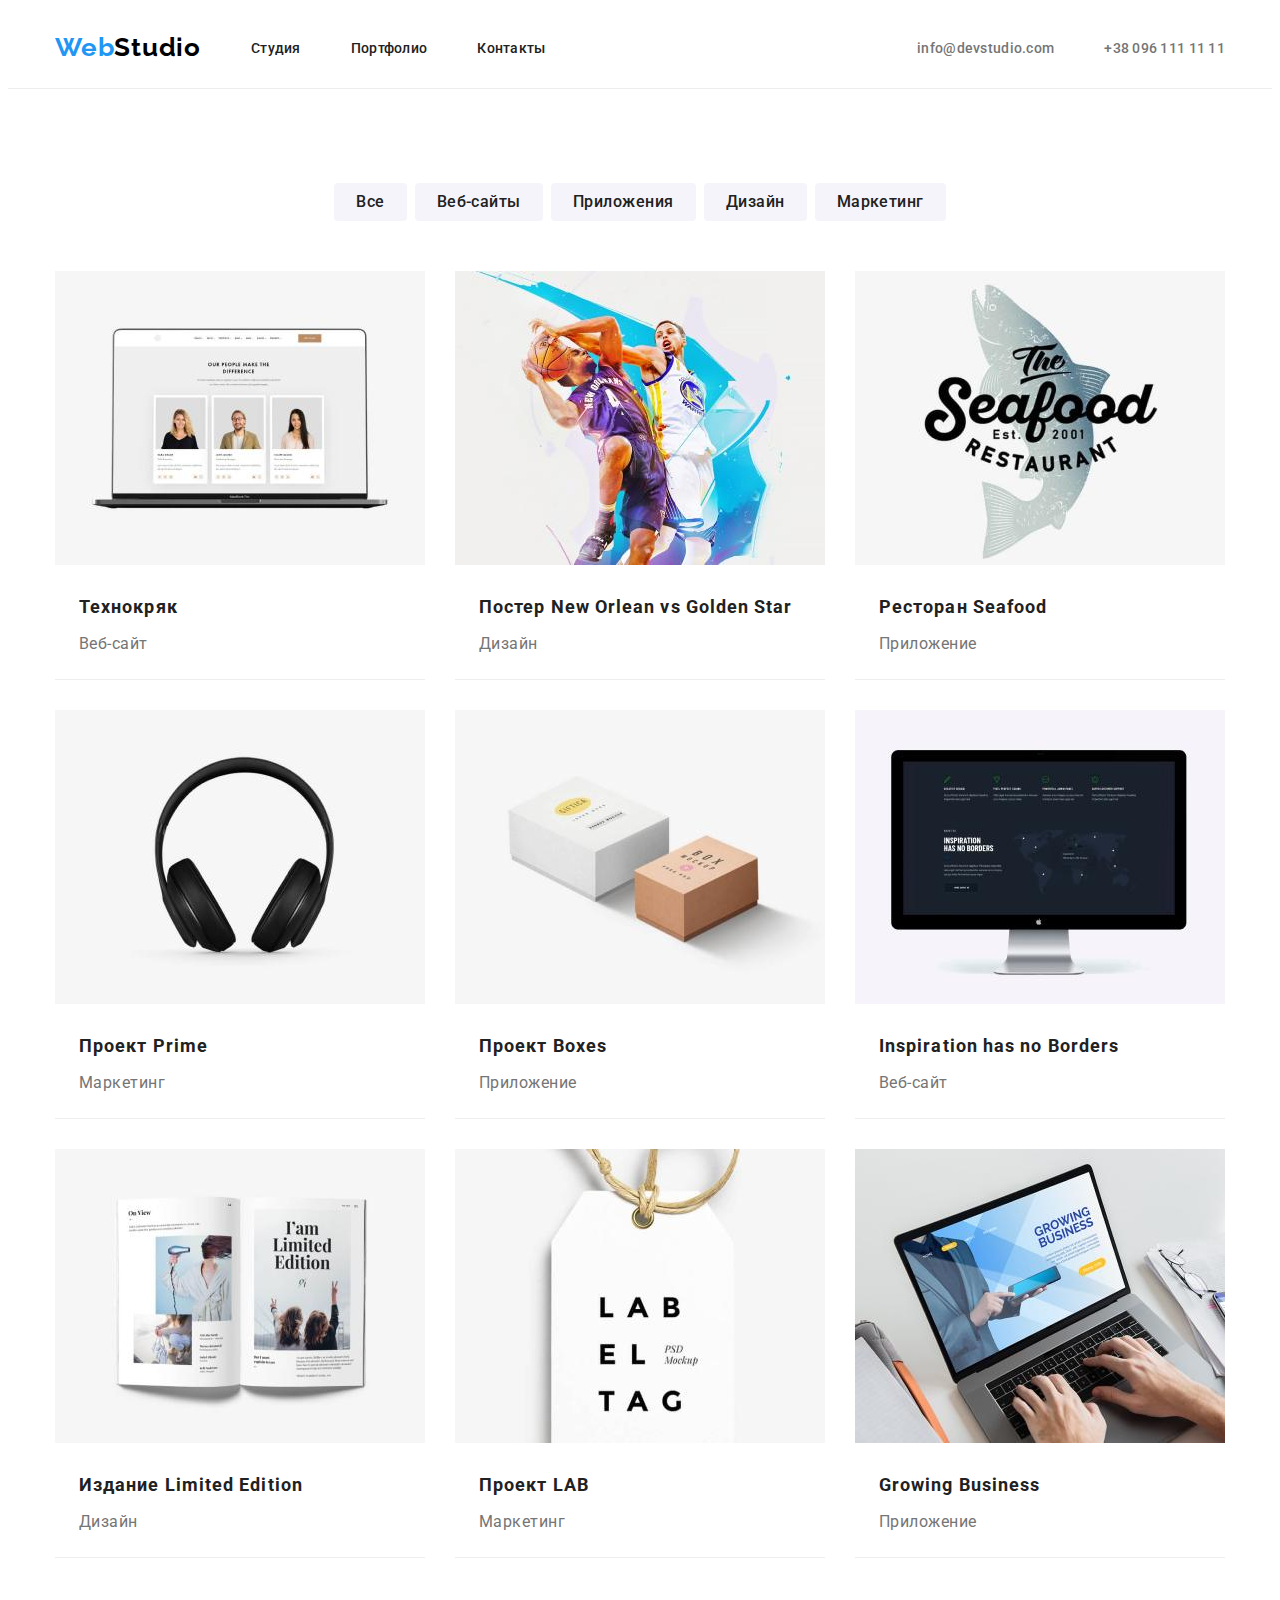
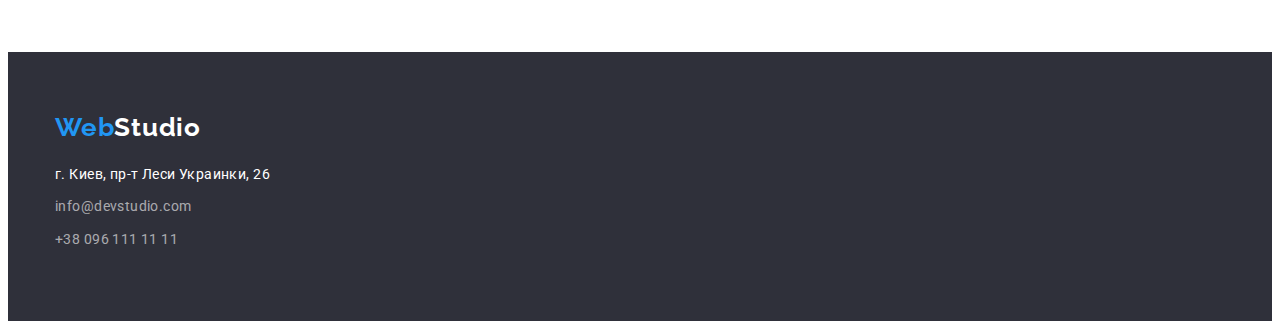
==== portfolio.html @ f7c99c77 "создание репозитория" ====
<!DOCTYPE html>
<html lang="ru">
<head>
    <meta charset="UTF-8">
    <meta http-equiv="X-UA-Compatible" content="IE=edge">
    <meta name="viewport" content="width=device-width, initial-scale=1.0">
    <title>Портфолио</title>
    <link rel="stylesheet" href="https://cdnjs.cloudflare.com/ajax/libs/modern-normalize/1.1.0/modern-normalize.min.css"
        integrity="sha512-wpPYUAdjBVSE4KJnH1VR1HeZfpl1ub8YT/NKx4PuQ5NmX2tKuGu6U/JRp5y+Y8XG2tV+wKQpNHVUX03MfMFn9Q=="
        crossorigin="anonymous" referrerpolicy="no-referrer" />
    <link href="https://fonts.googleapis.com/css2?family=Raleway:wght@700&family=Roboto:wght@400;500;700;900&display=swap"
        rel="stylesheet">
    <link rel="stylesheet" href="./css/styles.css">
</head>
<body>
    <!-- Шапка -->
    <header class="header">
        <div class="container nav-container">
            <nav class="header-nav">
                <a href="index.html" lang="en" class="logo-dark logo link"><span class="web">Web</span>Studio</a>
                <ul class="list nav-list">
                    <li class="nav-item"><a class="nav-link link" href="./index.html">Студия</a></li>
                    <li class="nav-item"><a class="nav-link link" href="./portfolio.html">Портфолио</a></li>
                    <li class="nav-item"><a class="nav-link link" href="">Контакты</a></li>
                </ul>
            </nav>
            <ul class="list nav-contacts">
                <li class="contact-item"><a class="nav-contact link" href="mailto:info@devstudio.com">info@devstudio.com</a>
                </li>
                <li class="contact-item"><a class="nav-contact link" href="tel:+380961111111">+38 096 111 11 11</a></li>
            </ul>
        </div>
    </header>
    <main>
        <section class="projects-galary section">
            <div class="container">
                <h1 class="heading-title">Галерея проектов</h1>
                <ul class="list-button list">
                    <li class="list-button-item"><button class="project-button" type="button">Все</button></li>
                    <li class="list-button-item"><button class="project-button" type="button">Веб-сайты</button></li>
                    <li class="list-button-item"><button class="project-button" type="button">Приложения</button></li>
                    <li class="list-button-item"><button class="project-button" type="button">Дизайн</button></li>
                    <li class="list-button-item"><button class="project-button" type="button">Маркетинг</button></li>
                </ul>
                <ul class="projects-list list">
                    <li class="project-box">
                        <a class="project-box-link link" href="">
                            <img class="project-box-foto" src="./images/tehnokriak.jpg" alt="Технокряк" width="370">
                            <div class="about-project-box">
                                <h2 class="project-box-title">Технокряк</h2>
                                <p class="project-about">Веб-сайт</p>
                            </div>
                        </a>
                    </li>
                    <li class="project-box">
                        <a class="project-box-link link" href="">
                            <img class="project-box-foto" src="./images/new-orlean-vs-golden-star.jpg"
                                alt="Постер_New_Orlean_vs_Golden_Star" width="370">
                            <div class="about-project-box">
                                <h2 class="project-box-title">Постер <span lang="en">New Orlean vs Golden Star</span> </h2>
                                <p class="project-about">Дизайн</p>
                            </div>
                        </a>
                    </li>
                    <li class="project-box">
                        <a class="project-box-link link" href="">
                            <img class="project-box-foto" src="./images/seafood.jpg" alt="Ресторан_Seafood" width="370">
                            <div class="about-project-box">
                                <h2 class="project-box-title">Ресторан <span lang="en">Seafood</span> </h2>
                                <p class="project-about">Приложение</p>
                            </div>
                        </a>
                    </li>
                    <li class="project-box">
                        <a class="project-box-link link" href="">
                            <img class="project-box-foto" src="./images/prime.jpg" alt="Проект_Prime" width="370">
                            <div class="about-project-box">
                                <h2 class="project-box-title">Проект <span lang="en">Prime</span> </h2>
                                <p class="project-about">Маркетинг</p>
                            </div>
                        </a>
                    </li>
                    <li class="project-box">
                        <a class="project-box-link link" href="">
                            <img class="project-box-foto" src="./images/boxes.jpg" alt="Проект_Boxes" width="370">
                            <div class="about-project-box">
                                <h2 class="project-box-title">Проект <span lang="en">Boxes</span> </h2>
                                <p class="project-about">Приложение</p>
                            </div>
                        </a>
                    </li>
                    <li class="project-box">
                        <a class="project-box-link link" href="">
                            <img class="project-box-foto" src="./images/inspiration.jpg" alt="Inspiration_has_no_Borders" width="370">
                            <div class="about-project-box">
                                <h2 class="project-box-title" lang="en">Inspiration has no Borders</h2>
                                <p class="project-about">Веб-сайт</p>
                            </div>
                        </a>
                    </li>
                    <li class="project-box">
                        <a class="project-box-link link" href="">
                            <img class="project-box-foto" src="./images/limited-edition.jpg" alt="Издание_Limited_Edition" width="370">
                            <div class="about-project-box">
                                <h2 class="project-box-title">Издание <span lang="en">Limited Edition</span> </h2>
                                <p class="project-about">Дизайн</p>
                            </div>
                        </a>
                    </li>
                    <li class="project-box">
                        <a class="project-box-link link" href="">
                            <img class="project-box-foto" src="./images/project-lab.jpg" alt="Проект_LAB" width="370">
                            <div class="about-project-box">
                                <h2 class="project-box-title">Проект <span lang="en">LAB</span> </h2>
                                <p class="project-about">Маркетинг</p>
                            </div>
                        </a>
                    </li>
                    <li class="project-box">
                        <a class="project-box-link link" href="">
                            <img class="project-box-foto" src="./images/growing-business.jpg" alt="Growing_Business" width="370">
                            <div class="about-project-box">
                                <h2 class="project-box-title" lang="en">Growing Business</h2>
                                <p class="project-about">Приложение</p>
                            </div>
                        </a>
                    </li>
                </ul>
            </div>
                        
        </section>
    </main>

    <!-- Подвал -->
    <footer class="footer">
        <div class="container">
            <a href="index.html" lang="en" class="logo-light logo link"><span class="web">Web</span>Studio</a>
            <address class="footer-adress">
                <ul class="footer-list list">
                    <li class="footer-item"><a class="footer-link-maps link" href="https://goo.gl/maps/ipxUos9jde3rESVAA">г.
                            Киев,
                            пр-т Леси Украинки, 26</a></li>
                    <li class="footer-item"><a class="footer-link link" href="mailto:info@devstudio.com">info@devstudio.com</a>
                    </li>
                    <li class="footer-item"><a class="footer-link link" href="tel:+380961111111">+38 096 111 11 11</a></li>
                </ul>
            </address>
        </div>
    </footer>
</body>
</html>
---- css/styles.css ----
html {
    box-sizing: border-box;
}
*, *::before, *::after {
    box-sizing: inherit;
}
h1, h2, h3, h4, h5, h6, p, ul {
    margin: 0;
    padding: 0;
}
/* Осн. цвет #2196F3 (голубой) */
/* цвет футера #2F303A */
:root {
    --accent-color: #2196F3;
    --primary-text-color: #212121;
    --second-text-color: #757575;
    --light-text-color: #FFFFFF;
    --footer-contacts-color: rgba(255, 255, 255, .6);
}
body {
    font-family: 'Roboto', sans-serif;
    font-weight: 400;
    color: #212121;
}
.section {
    padding-bottom: 94px;
    padding-top: 94px;
}
.container {
    width: 1200px;
    padding-left: 15px;
    padding-right: 15px;
    margin-left: auto;
    margin-right: auto;
}
.list {
    list-style: none;
}
.link {
    text-decoration: none;
    
}
.logo-dark {
    color: #000000;

}
.logo-light {
    display: flex;
    color: #ffffff ;
    margin-bottom: 20px;
}
.title-two {
    color: var(--primary-text-color);
}
/* ---------header--------- */
.header {
    border-bottom: 1px solid #ECECEC;
    padding-top: 24px;
    padding-bottom: 25px;
}
.nav-container {
    display: flex;
    align-items: center;
}

.header-nav {
    display: flex;
}
.logo {
    font-family: 'Raleway', sans-serif;
    font-weight: 700;
    font-size: 26px;
    line-height: 1.19;
    letter-spacing: 0.03em;
    margin-right: 50px;
}
.web {
    color: var(--accent-color);
}
.nav-list {
    display: flex;
    align-items: center;
    justify-content: flex-end;
}
.nav-item:not(:last-child) {
    margin-right: 50px;
}

.nav-link {
    font-weight: 500;
    font-size: 14px;
    line-height: 1.14;
    letter-spacing: 0.02em;
    color: var(--primary-text-color);
}
.nav-link:hover, .nav-link:focus {
    color: var(--accent-color);
}
.nav-list.nav-item:not(:last-child) {
    margin-right: 50px;
}
.nav-contacts {
    display: flex;
    margin-left: auto;
    align-items: center;
}
.contact-item:not(:last-child) {
    margin-right: 50px;
}
.nav-contact {
    font-weight: 500;
    font-size: 14px;
    line-height: 1.14;
    letter-spacing: 0.02em;
    color: var(--second-text-color);
    
}
.nav-contact:hover, .nav-contact:focus {
    color: var(--accent-color);
}
/* ---------hero--------- */

.hero-section {
    
    background-color: #2F303A;
    text-align: center;
    padding-top: 200px;
    padding-bottom: 200px;
}
.hero-tittle {
    font-weight: 900;
    font-size: 44px;
    line-height: 1.36;
    text-align: center;
    letter-spacing: 0.06em;
    text-transform: uppercase;
    color: #FFFFFF;
    margin-bottom: 30px;
    
}
.btn {
    font-family: inherit;
    font-weight: 700;
    font-size: 16px;
    line-height: 1.87;
    align-items: center;
    
    letter-spacing: 0.06em;
    color: #FFFFFF;
    background-color: var(--accent-color);
    box-shadow: 0px 4px 4px rgba(0, 0, 0, 0.15);
    border-radius: 4px;
    border: none;
    cursor: pointer;
}
.btn:hover, .btn.focus {
    color: #188CE8;
}
.hero-button {
    padding: 10px 32px;
}
/* ---------heading--------- */
.heading-section {
    padding-bottom: 0;
}
.heading-title {
    display: none;
}

.heading-list {
    
    display: flex;
    flex-wrap: wrap;
    margin-left: -30px;
    margin-top: -30px;
}
.heading-item {
    max-width: 270px;
    margin-left: 30px;
    margin-top: 30px;
    flex-basis: calc((100% - 120px) / 4);
}
.second-heading-title {
    font-weight: 700;
    font-size: 14px;
    line-height: 1.14;
    letter-spacing: 0.03em;
    text-transform: uppercase;
    color: var(--primary-text-color);
    margin-bottom: 10px;
}
.heading-text {
    font-size: 14px;
    line-height: 1.71;
    letter-spacing: 0.03em;
    color: var(--second-text-color);
}
/* ---------galary--------- */
.galary-title {
    font-weight: 700;
    font-size: 36px;
    line-height: 1.17;
    text-align: center;
    letter-spacing: 0.03em;
    color: var(--primary-text-color);
    margin-bottom: 50px;
}
.galary-list {
    
    display: flex;
    flex-wrap: wrap;
    margin-left: -30px;
    margin-top: -30px;
}
.galary-item {
    margin-left: 30px;
    margin-top: 30px;
    flex-basis: calc((100% - 90px) / 3);
}
.section.no-padding {
    padding-top: 0;
    padding-bottom: 0;
}
/* ---------team--------- */
.team-section {
    padding-top: 94px;
    padding-bottom: 94px;
    background-color: #F5F4FA;
}
.team-list {
    display: flex;
    justify-content: space-between;
}

.team-title {
    font-weight: 700;
    font-size: 36px;
    line-height: 1.17;
    text-align: center;
    letter-spacing: 0.03em;
    color: var(--primary-text-color);
    margin-bottom: 50px;
}
.team-item {
    width: 270px;
    
    background: #FFFFFF;
    box-shadow: 0px 1px 3px rgba(0, 0, 0, 0.12), 0px 1px 1px rgba(0, 0, 0, 0.14), 0px 2px 1px rgba(0, 0, 0, 0.2);
    border-radius: 0px 0px 4px 4px;
    
}
.team-item:first-child {
    
}
.foto-box {
    margin-bottom: 30px;
}
.second-team-title {
    font-weight: 500;
    font-size: 16px;
    line-height: 1.19;
    text-align: center;
    letter-spacing: 0.03em;
    color: var(--primary-text-color);
    margin-bottom: 10px;
}
.team-about {
    font-size: 16px;
    padding-bottom: 30px;
    line-height: 1.19;
    text-align: center;
    letter-spacing: 0.03em;
    color: var(--second-text-color);
}
/* ---------footer--------- */
.footer {
    background-color: #2F303A;
    padding-top: 60px;
    padding-bottom: 60px;
}
.footer-adress {
    font-style: normal;
}
.footer-item {
    margin-bottom: 9px;
}

.footer-link-maps {
    font-size: 14px;
    line-height: 1.71;
    letter-spacing: 0.03em;
    color: #FFFFFF;
}
.footer-link {
    font-size: 14px;
    line-height: 1.71;
    letter-spacing: 0.03em;
    color: rgba(255, 255, 255, 0.6);;
}
/* ---------portfolio--------- */
/* ---------buttons--------- */
.list-button {
    display: flex;
    justify-content: center;
    margin-bottom: 50px;
}
.project-button {
    font-family: inherit;
    font-weight: 500;
    font-size: 16px;
    line-height: 1.62;
    text-align: center;
    letter-spacing: 0.03em;
    border-radius: 4px;
    border: none;
    color: var(--primary-text-color);
    background-color: #F5F4FA;
    cursor: pointer;
    padding: 6px 22px;
}
.list-button-item:not(:last-child) {
    margin-right: 8px;
}
.project-button:hover, .project-button:focus {
    color: #ffffff;
    background-color: var(--accent-color);
    box-shadow: 0px 3px 1px rgba(0, 0, 0, 0.1), 0px 1px 2px rgba(0, 0, 0, 0.08), 0px 2px 2px rgba(0, 0, 0, 0.12);
}
/* ---------projects-galary--------- */
.projects-list {
    display: flex;
    flex-wrap: wrap;
    
}

.project-box {
    width: 370px;
    padding-bottom: 20px;
    background: #FFFFFF;
    border-bottom: 1px solid #EEEEEE;
    box-sizing: border-box;
    
}
.project-box:not(:nth-child(3n + 3)) {
    margin-right: 30px;
}
.project-box:not(:nth-child(n+7)) {
    margin-bottom: 30px;
}
.project-box-foto {
    
}
.about-project-box {
    padding-top: 20px;
    padding-left: 24px;
}
.project-box-title {
    font-weight: 700;
    font-size: 18px;
    line-height: 2;
    letter-spacing: 0.06em;
    color: var(--primary-text-color);
    margin-bottom: 4px;
    
}
.project-about {
    font-size: 16px;
    line-height: 1.87;
    letter-spacing: 0.03em;
    color: var(--second-text-color);
    
}
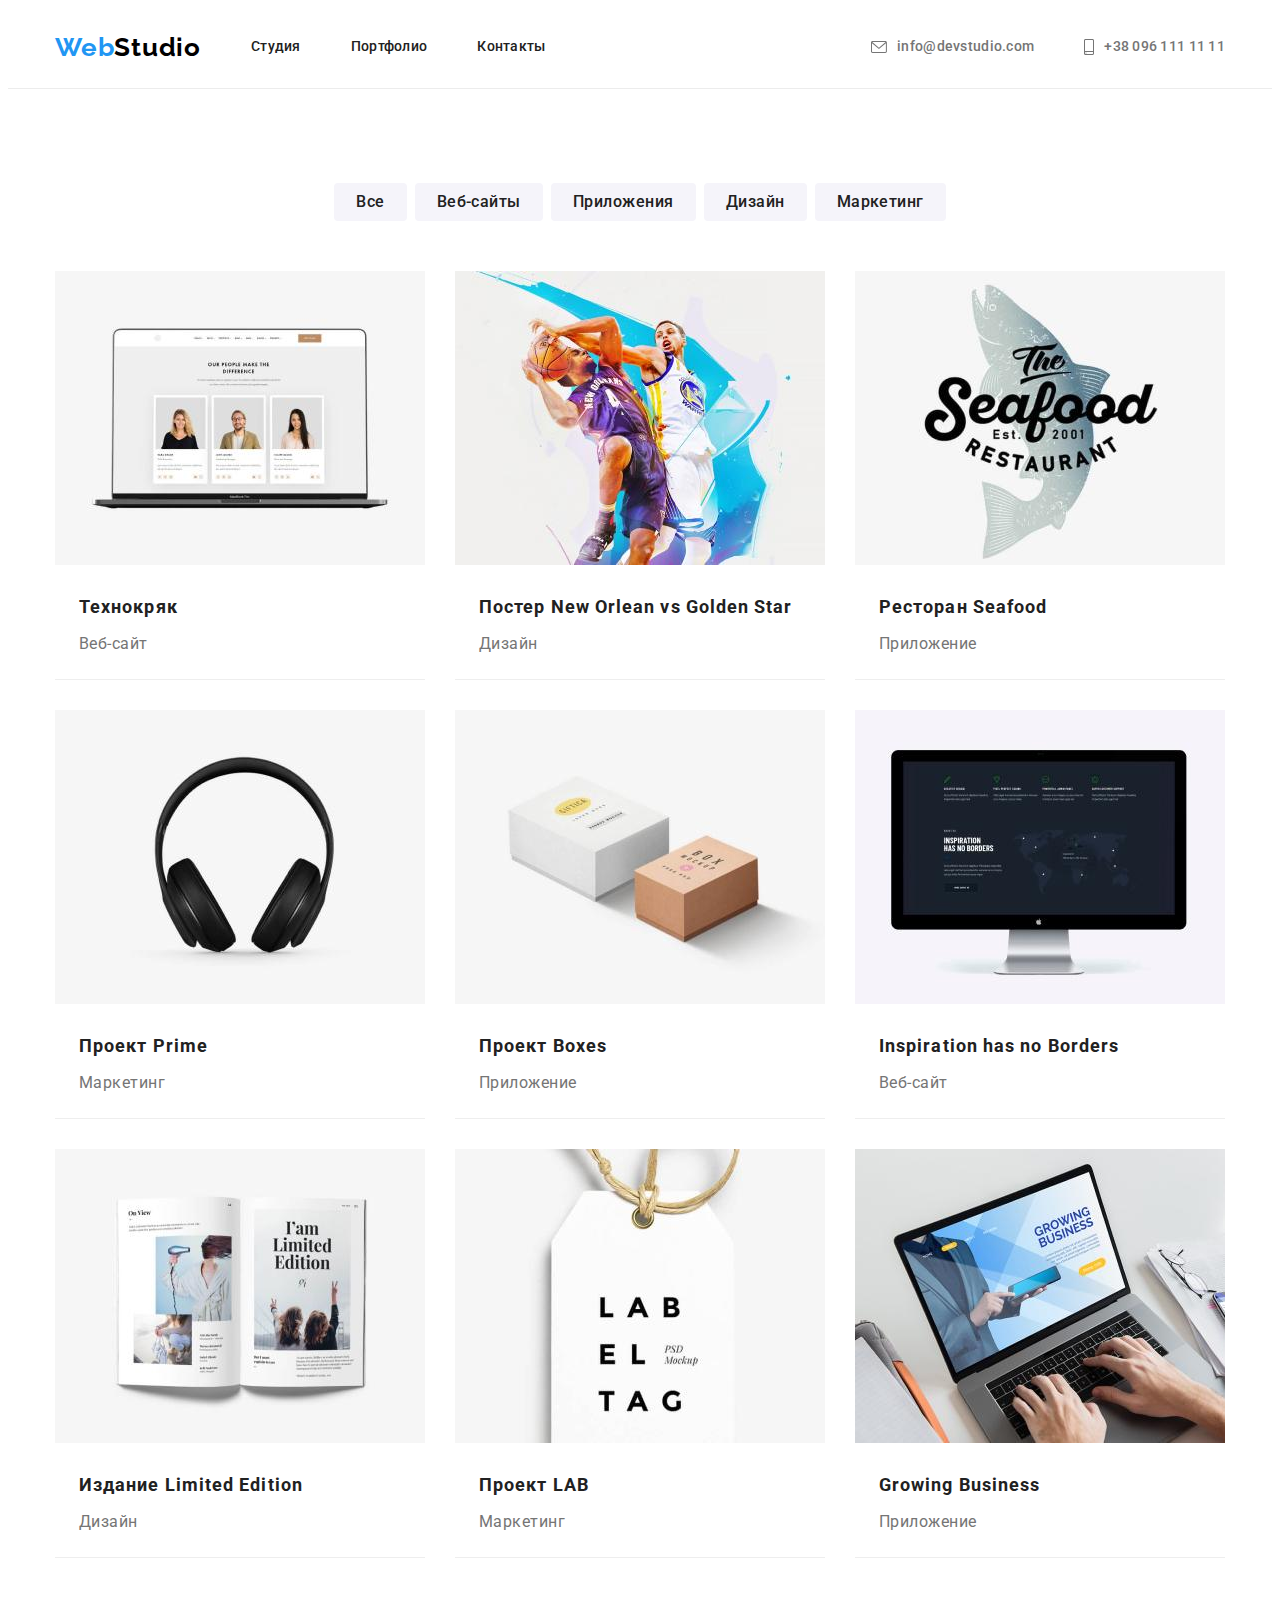
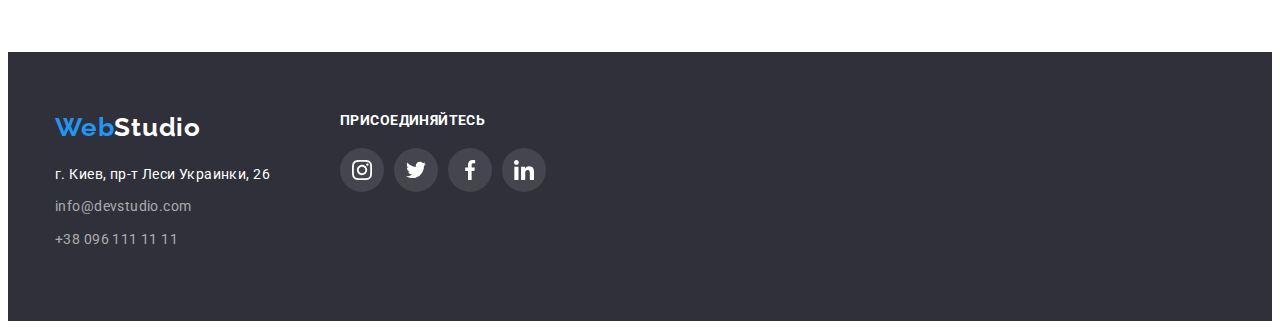
==== commit e9df0514: "правка1" ====
--- a/portfolio.html
+++ b/portfolio.html
@@ -25,9 +25,22 @@
                 </ul>
             </nav>
             <ul class="list nav-contacts">
-                <li class="contact-item"><a class="nav-contact link" href="mailto:info@devstudio.com">info@devstudio.com</a>
+                <li class="contact-item">
+                    <a class="nav-contact link" href="mailto:info@devstudio.com">
+                        <svg class="icon-envelope">
+                            <use href="./images/symbol-defs.svg#icon-envelope"></use>
+                        </svg>
+                        info@devstudio.com
+                    </a>
                 </li>
-                <li class="contact-item"><a class="nav-contact link" href="tel:+380961111111">+38 096 111 11 11</a></li>
+                <li class="contact-item">
+                    <a class="nav-contact icon-tel link" href="tel:+380961111111">
+                        <svg class="icon-smartphone">
+                            <use href="./images/symbol-defs.svg#icon-smartphone"></use>
+                        </svg>
+                        +38 096 111 11 11
+                    </a>
+                </li>
             </ul>
         </div>
     </header>
@@ -133,19 +146,57 @@
 
     <!-- Подвал -->
     <footer class="footer">
-        <div class="container">
-            <a href="index.html" lang="en" class="logo-light logo link"><span class="web">Web</span>Studio</a>
-            <address class="footer-adress">
-                <ul class="footer-list list">
-                    <li class="footer-item"><a class="footer-link-maps link" href="https://goo.gl/maps/ipxUos9jde3rESVAA">г.
-                            Киев,
-                            пр-т Леси Украинки, 26</a></li>
-                    <li class="footer-item"><a class="footer-link link" href="mailto:info@devstudio.com">info@devstudio.com</a>
-                    </li>
-                    <li class="footer-item"><a class="footer-link link" href="tel:+380961111111">+38 096 111 11 11</a></li>
-                </ul>
-            </address>
+        <div class="container footer-container">
+            <div>
+                <a href="index.html" lang="en" class="logo-light logo link"><span class="web">Web</span>Studio</a>
+                <address class="footer-adress">
+                    <ul class="footer-list list">
+                        <li class="footer-item"><a class="footer-link-maps link"
+                                href="https://goo.gl/maps/ipxUos9jde3rESVAA">г. Киев,
+                                пр-т Леси Украинки, 26</a></li>
+                        <li class="footer-item"><a class="footer-link link"
+                                href="mailto:info@devstudio.com">info@devstudio.com</a></li>
+                        <li class="footer-item"><a class="footer-link link" href="tel:+380961111111">+38 096 111 11 11</a>
+                        </li>
+                    </ul>
+                </address>
+            </div>
+            <div class="footer-box-contact">
+                <h3 class="footer-title">присоединяйтесь</h3>
+                <ul class="list footer-contact-list">
+                    <li class="footer-contact-item">
+                        <a href="" class="link link-footer-contact">
+                            <svg class="icon icon-footer icon-instagram">
+                                <use href="./images/symbol-defs.svg#icon-instagram"></use>
+                            </svg>
+                        </a>
+                    </li>
+                    <li class="footer-contact-item">
+                        <a href="" class="link link-footer-contact">
+                            <svg class="icon icon-footer icon-twitter">
+                                <use href="./images/symbol-defs.svg#icon-twitter"></use>
+                            </svg>
+                        </a>
+                    </li>
+                    <li class="footer-contact-item">
+                        <a href="" class="link link-footer-contact">
+                            <svg class="icon icon-footer icon-facebook">
+                                <use href="./images/symbol-defs.svg#icon-facebook"></use>
+                            </svg>
+                        </a>
+                    </li>
+                    <li class="footer-contact-item">
+                        <a href="" class="link link-footer-contact">
+                            <svg class="icon icon-footer icon-linkedin">
+                                <use href="./images/symbol-defs.svg#icon-linkedin"></use>
+                            </svg>
+                        </a>
+    
+                    </li>
+                </ul>
+            </div>
         </div>
+    
     </footer>
 </body>
 </html>--- a/css/styles.css
+++ b/css/styles.css
@@ -10,6 +10,8 @@
 }
 /* Осн. цвет #2196F3 (голубой) */
 /* цвет футера #2F303A */
+/* цвет компаний #afb1b8 style="fill: var(--color3, #afb1b8)*/
+/* цвет смартфона #757575 */
 :root {
     --accent-color: #2196F3;
     --primary-text-color: #212121;
@@ -38,7 +40,8 @@
 }
 .link {
     text-decoration: none;
-    
+    cursor: pointer;
+    display: block;
 }
 .logo-dark {
     color: #000000;
@@ -104,10 +107,14 @@
     margin-left: auto;
     align-items: center;
 }
+
+
 .contact-item:not(:last-child) {
     margin-right: 50px;
 }
 .nav-contact {
+    display: flex;
+    align-items: center;    
     font-weight: 500;
     font-size: 14px;
     line-height: 1.14;
@@ -115,8 +122,33 @@
     color: var(--second-text-color);
     
 }
-.nav-contact:hover, .nav-contact:focus {
+.nav-contact:hover , 
+.nav-contact:focus {
     color: var(--accent-color);
+}
+.icon-envelope {
+    display: flex;
+    align-items: center;
+    width: 16px;
+    height: 12px;
+    margin-right: 10px;
+    fill: #757575;
+}
+.icon-smartphone {
+    display: flex;
+    align-items: center;
+    width: 10px;
+    height: 16px;
+    margin-right: 10px;
+    fill: #757575;
+}
+.nav-contact:hover .icon-envelope, 
+.nav-contact:focus .icon-envelope {
+    fill: var(--accent-color);
+}
+.nav-contact:hover .icon-smartphone, 
+.nav-contact:focus .icon-smartphone {
+    fill: var(--accent-color);
 }
 /* ---------hero--------- */
 
@@ -159,6 +191,17 @@
 .hero-button {
     padding: 10px 32px;
 }
+.overlay {
+    max-width: 1600px;
+    height: 600px;
+    margin-left: auto;
+    margin-right: auto;
+    background-image: linear-gradient(rgba(47, 48, 58, 0.4), 
+                    rgba(47, 48, 58, 0.4)), url(../images/imgbcg.jpg);;
+    background-repeat: no-repeat;
+    background-size: cover;
+    background-position: center;
+}
 /* ---------heading--------- */
 .heading-section {
     padding-bottom: 0;
@@ -180,6 +223,24 @@
     margin-top: 30px;
     flex-basis: calc((100% - 120px) / 4);
 }
+.icon-bcg {
+    display: flex;
+    justify-content: center;
+    align-items: center;
+    width: 100%;
+    height: 120px;
+    background-color: #F5F4FA;
+    margin-bottom: 30px;
+    border-radius: 4px;
+
+}
+.icon-box {
+    display: block;
+    width: 70px;
+    height: 70px;
+}
+
+
 .second-heading-title {
     font-weight: 700;
     font-size: 14px;
@@ -249,9 +310,7 @@
     border-radius: 0px 0px 4px 4px;
     
 }
-.team-item:first-child {
-    
-}
+
 .foto-box {
     margin-bottom: 30px;
 }
@@ -266,21 +325,104 @@
 }
 .team-about {
     font-size: 16px;
+    padding-bottom: 16px;
+    line-height: 1.19;
+    text-align: center;
+    letter-spacing: 0.03em;
+    color: var(--second-text-color);
+    
+}
+.team-contact-list {
+    display: flex;
+    justify-content: center;
     padding-bottom: 30px;
-    line-height: 1.19;
-    text-align: center;
-    letter-spacing: 0.03em;
-    color: var(--second-text-color);
-}
+}
+.team-contact-item {
+    
+}
+.team-contact-item:not(:last-child) {
+    margin-right: 10px;
+}
+.team-contact-link {
+    display: flex;
+    justify-content: center;
+    align-items: center;
+    width: 44px;
+    height: 44px;
+    border-radius: 50%;
+    cursor: pointer;   
+}
+.team-contact-link:hover,
+.team-contact-link:focus {
+    background-color: var(--accent-color);
+}
+.icon {
+    display: block;
+    fill: #afb1b8;
+    width: 20px;
+    height: 20px;
+
+}
+.team-contact-link:hover .icon,
+.team-contact-link:focus .icon {
+    fill: var(--light-text-color);
+}
+
+/* ---------clients--------- */
+.list-clients {
+    display: flex;
+    justify-content: space-between;
+}
+.clients-title {
+    font-weight: 700;
+    font-size: 36px;
+    line-height: 42px;
+    text-align: center;
+    letter-spacing: 0.03em;
+    color: var(--primary-text-color);
+    margin-bottom: 50px;
+}
+.link-client {
+    width: 170px;
+    height: 92px;
+    border: 1px solid #AFB1B8;
+    border-radius: 4px;
+    display: flex;
+    justify-content: center;
+    align-items: center;
+    cursor: pointer;
+}
+
+.link-client:hover,
+.link-client:focus {
+    border-color: var(--accent-color);
+}
+.icon-company {
+    width: 106px;
+    height: 60px;
+    fill: #afb1b8;
+}
+.link-client:hover .icon-company,
+.link-client:focus .icon-company {
+    fill: var(--accent-color);
+}
+
 /* ---------footer--------- */
 .footer {
     background-color: #2F303A;
     padding-top: 60px;
     padding-bottom: 60px;
 }
+.footer-container {
+    display: flex;
+    
+}
 .footer-adress {
     font-style: normal;
 }
+.footer-list {
+    margin-right: 70px;
+}
 .footer-item {
     margin-bottom: 9px;
 }
@@ -296,6 +438,43 @@
     line-height: 1.71;
     letter-spacing: 0.03em;
     color: rgba(255, 255, 255, 0.6);;
+}
+.footer-box-contact {
+    
+}
+
+.footer-title {
+    font-weight: 700;
+    font-size: 14px;
+    line-height: 16px;
+    letter-spacing: 0.03em;
+    text-transform: uppercase;
+    color: #FFFFFF;
+    margin-bottom: 20px;
+}
+
+.footer-contact-list {
+    display: flex;
+}
+.footer-contact-item {
+    display: flex;
+    justify-content: center;
+    align-items: center;
+    width: 44px;
+    height: 44px;
+    background-color: rgba(255, 255, 255, .1);
+    border-radius: 50%;
+}
+.footer-contact-item:hover,
+.footer-contact-item:focus {
+    background-color: var(--accent-color);
+}
+
+.footer-contact-item:not(:last-child) {
+    margin-right: 10px;
+}
+.icon-footer {
+    fill: var(--light-text-color);
 }
 /* ---------portfolio--------- */
 /* ---------buttons--------- */
@@ -341,6 +520,11 @@
     box-sizing: border-box;
     
 }
+.project-box:hover, .project-box:focus {
+    box-shadow: 0px 1px 1px rgba(0, 0, 0, 0.12), 
+                0px 4px 4px rgba(0, 0, 0, 0.06),
+                1px 4px 6px rgba(0, 0, 0, 0.16);
+}
 .project-box:not(:nth-child(3n + 3)) {
     margin-right: 30px;
 }
